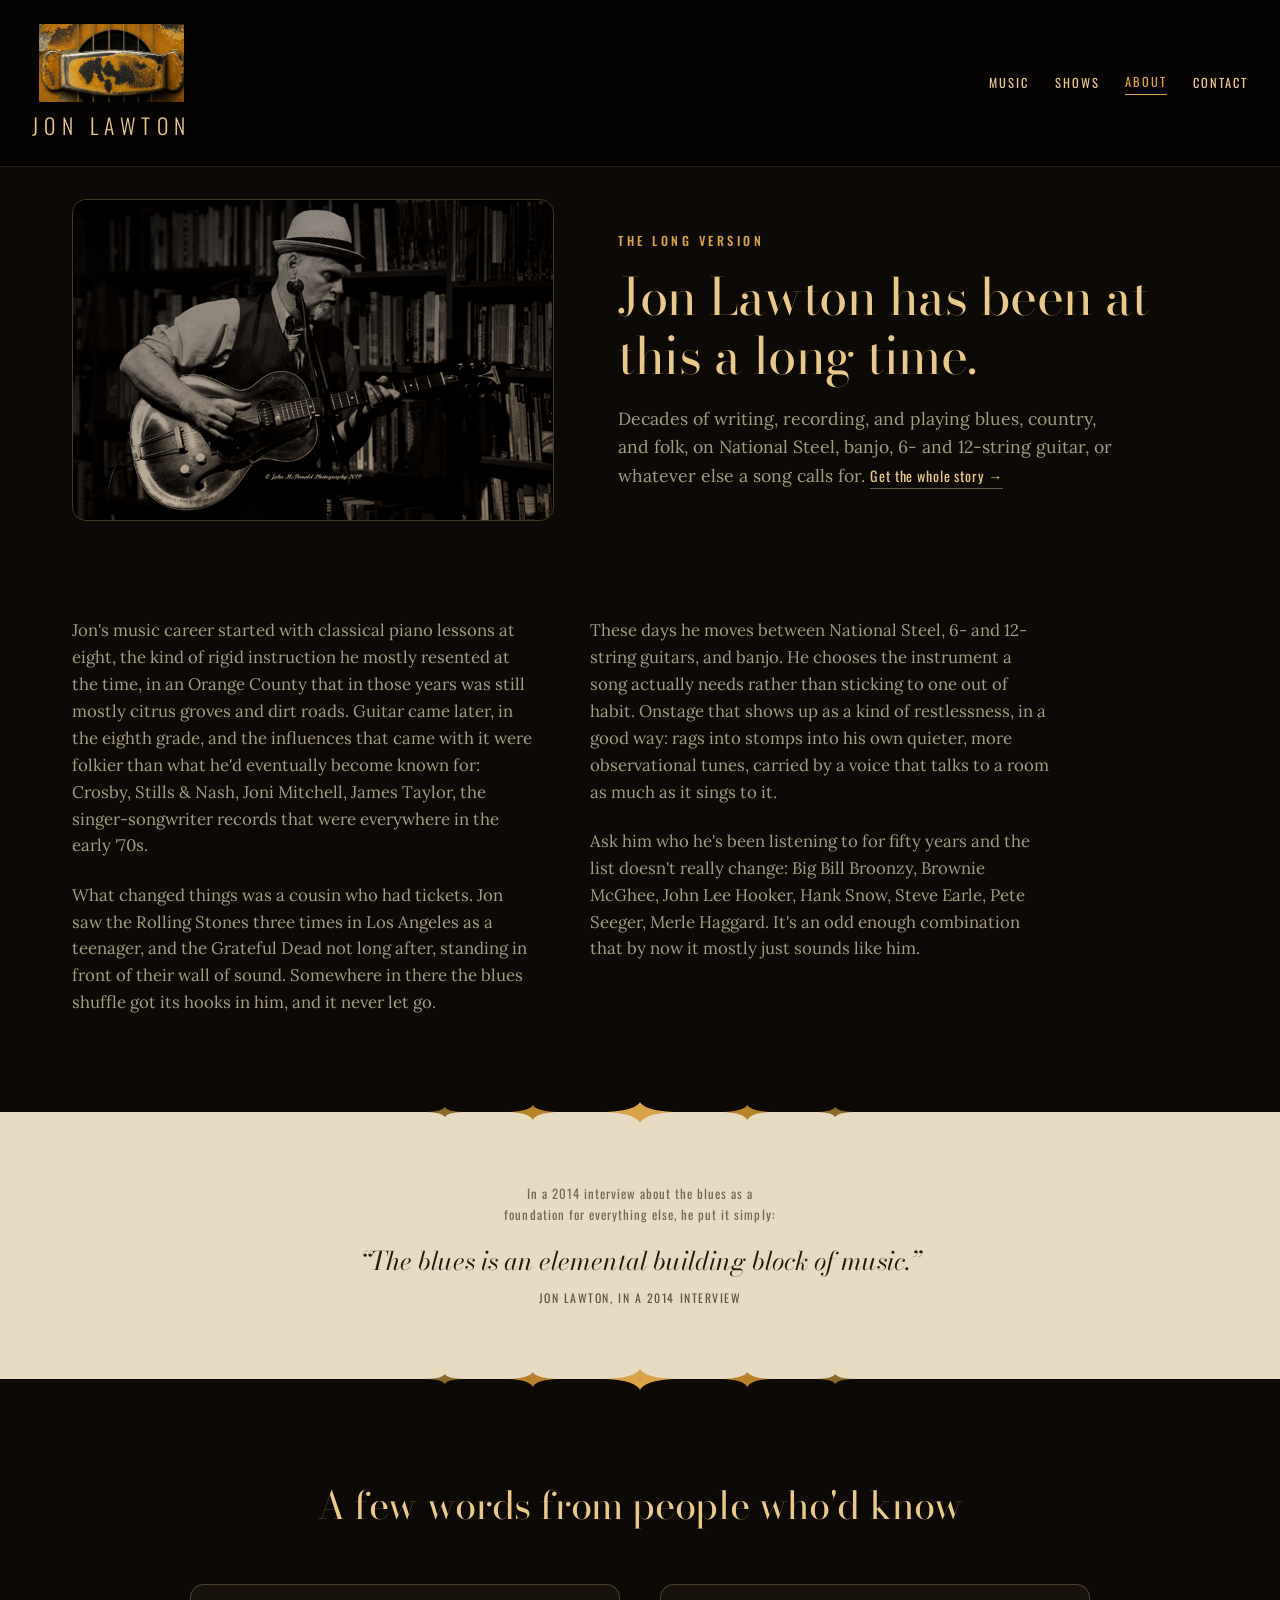
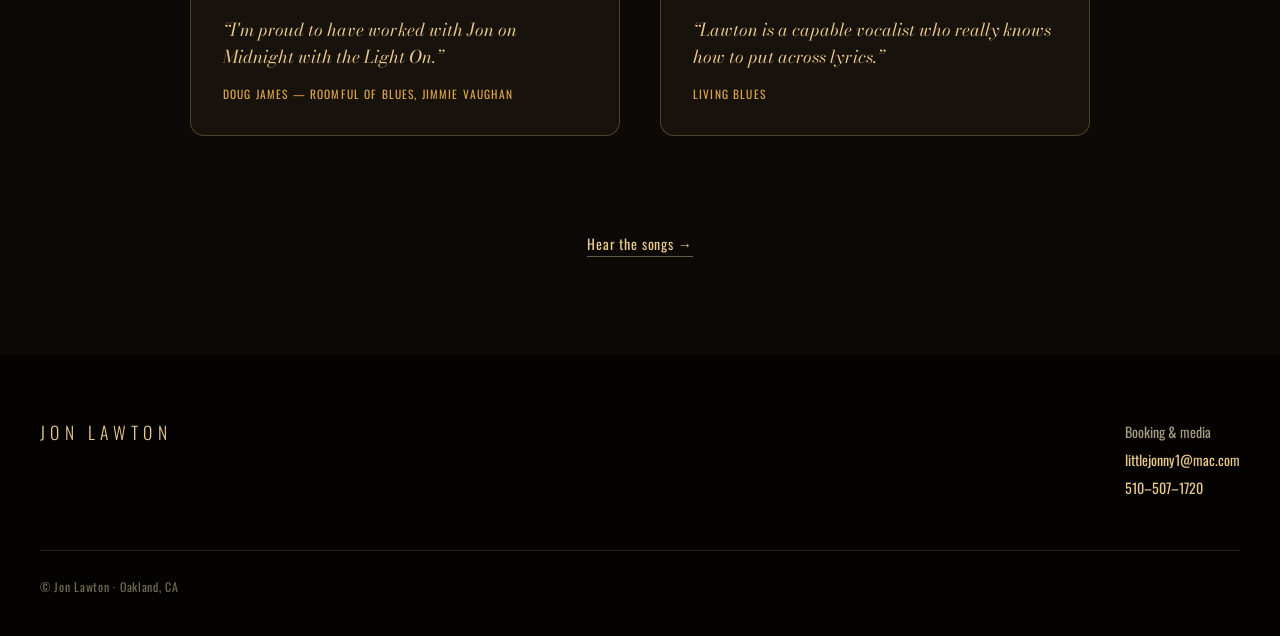
==== about.html @ 3ac9b420 "loading effects" ====
<!DOCTYPE html>
<html lang="en" data-font="editorial" data-palette="weathered" data-video="right" data-name-position="below" data-hero-accent="color bold" data-seam-shape="elongated" data-seam-color="gold">
<head>
<meta charset="UTF-8">
<script>
  document.documentElement.classList.add('js-fade');
  window.addEventListener('pagereveal', function (e) {
    if (e.viewTransition) document.documentElement.classList.add('is-ready');
  });
</script>
<meta name="viewport" content="width=device-width, initial-scale=1.0">
<link rel="icon" type="image/png" href="favicon.png">
<link rel="apple-touch-icon" href="apple-touch-icon.png">
<title>About — Jon Lawton</title>
<link rel="preconnect" href="https://fonts.googleapis.com">
<link rel="preconnect" href="https://fonts.gstatic.com" crossorigin>
<link href="https://fonts.googleapis.com/css2?family=Bodoni+Moda:ital,wght@0,400;0,500;1,400&family=Oswald:wght@400;500;600&family=Lora:ital,wght@0,400;0,500;1,400&display=swap" rel="stylesheet">
<style>
  :root {
    --radius-card: 14px;
    --radius-btn: 999px;
  }
  html[data-font="editorial"] { --font-display:'Bodoni Moda',serif; --font-utility:'Oswald',sans-serif; --font-body:'Lora',Georgia,serif; }
  html[data-palette="weathered"] {
    --bg:#0d0906; --bg-deep:#050302; --footer-bg:#050302;
    --accent:#b8822a; --accent-bright:#d9a34a; --accent-pale:#e9c98a;
    --text-heading:#e9c98a; --text-body:#a49c82;
    --surface-a:#e7dcc2; --surface-a-ink:#241a0d; --surface-a-ink-muted:#4a3a20;
    --surface-b:#e7dcc2; --surface-b-ink:#241a0d; --surface-b-ink-muted:#4a3a20;
    --muted:#6e6a54;
  }

  * { box-sizing: border-box; }
  html { scroll-behavior: smooth; }
  body {
    margin: 0;
    background: var(--bg);
    color: var(--text-body);
    font-family: var(--font-body);
    line-height: 1.6;
    -webkit-font-smoothing: antialiased;
  }
  a { color: inherit; }
  :focus-visible { outline: 2px solid var(--accent-bright); outline-offset: 3px; }

  .eyebrow {
    font-family: var(--font-utility);
    font-weight: 500;
    font-size: 0.78rem;
    letter-spacing: 0.28em;
    text-transform: uppercase;
    color: var(--accent-bright);
    margin: 0 0 1rem;
  }
  .display { font-family: var(--font-display); font-weight: 400; letter-spacing: -0.01em; }

  .controls-bar {
    position: sticky;
    top: 0;
    z-index: 20;
    background: var(--footer-bg);
    display: flex;
    flex-wrap: wrap;
    align-items: center;
    justify-content: space-between;
    gap: 1.2rem;
    padding: 1.5rem 2rem;
    border-bottom: 1px solid rgba(233,201,138,0.15);
  }
  .brand {
    position: relative;
    display: flex;
    align-items: center;
    gap: 0.9rem;
    text-decoration: none;
  }
  html[data-name-position="below"] .brand {
    flex-direction: column;
    align-items: center;
    gap: 0.35rem;
  }
  .brand-mark {
    height: 78px;
    width: 145px;
    object-fit: cover;
    object-position: center;
    display: block;
    flex-shrink: 0;
  }
  .wordmark {
    font-family: var(--font-utility);
    font-weight: 300;
    letter-spacing: 0.3em;
    text-transform: uppercase;
    font-size: 0.95rem;
    color: var(--text-heading);
  }
  .brand .wordmark {
    font-size: 1.35rem;
    white-space: nowrap;
  }
  .site-nav {
    display: flex;
    flex-wrap: wrap;
    align-items: center;
    justify-content: flex-end;
    gap: 1.6rem;
  }
  .site-nav a {
    font-family: var(--font-utility);
    font-weight: 400;
    font-size: 0.78rem;
    letter-spacing: 0.16em;
    text-transform: uppercase;
    text-decoration: none;
    color: var(--text-heading);
  }
  .site-nav a:hover { color: var(--accent-bright); }
  .site-nav a[aria-current="page"] {
    color: var(--accent-bright);
    border-bottom: 1px solid var(--accent-bright);
    padding-bottom: 2px;
  }

  .link-quiet {
    font-family: var(--font-utility);
    font-weight: 400;
    font-size: 0.88rem;
    letter-spacing: 0.06em;
    text-decoration: none;
    color: var(--text-heading);
    border-bottom: 1px solid rgba(236, 220, 178, 0.4);
    padding-bottom: 2px;
    transition: border-color 0.2s ease;
  }
  .link-quiet:hover { border-color: var(--accent-bright); }

  .pull-quote {
    font-family: var(--font-display);
    font-style: italic;
    font-size: 1.1rem;
    line-height: 1.55;
    margin: 1.3rem 0 1.5rem;
    max-width: 50ch;
  }
  .pull-quote cite {
    display: block; font-style: normal; font-family: var(--font-utility);
    font-size: 0.74rem; letter-spacing: 0.13em; text-transform: uppercase;
    opacity: 0.7; margin-top: 0.5rem;
  }

  .split { display: grid; grid-template-columns: 0.9fr 1.1fr; gap: 4rem; align-items: center; }
  .media img { width: 100%; display: block; border-radius: var(--radius-card); }
  .media.portrait { position: relative; border-radius: var(--radius-card); overflow: hidden; border: 1px solid rgba(233,201,138,0.25); }
  .media.portrait img { filter: grayscale(1) contrast(1.05); mix-blend-mode: luminosity; }
  .media.portrait::after {
    content: ""; position: absolute; inset: 0;
    background: linear-gradient(160deg, color-mix(in srgb, var(--bg) 55%, transparent), color-mix(in srgb, var(--accent) 40%, transparent));
    mix-blend-mode: multiply;
  }

  .page-header { max-width: 1200px; margin: 0 auto; padding: 2rem 2rem 6rem; }
  .page-header h1 { font-size: clamp(2.2rem, 4vw, 3.4rem); line-height: 1.15; color: var(--text-heading); margin: 0 0 1.3rem; }
  .page-header p.lede { font-size: 1.1rem; max-width: 46ch; color: var(--text-body); margin: 0; }

  .bio-narrative { max-width: 1200px; margin: 0 auto; padding: 0 2rem 6rem; }
  .bio-narrative .cols { columns: 2; column-gap: 3.5rem; max-width: 980px; }
  .bio-narrative p { font-size: 1.05rem; color: var(--text-body); margin: 0 0 1.4rem; break-inside: avoid-column; }

  .quote-strip {
    background: var(--surface-a);
    color: var(--surface-a-ink);
    padding: 4.5rem 2rem;
    text-align: center;
    position: relative;
  }
  .quote-strip .setup {
    font-family: var(--font-utility);
    font-size: 0.8rem;
    letter-spacing: 0.08em;
    color: var(--muted);
    margin: 0 auto 1rem;
    max-width: 40ch;
  }
  .quote-strip .pull-quote { margin: 0 auto; max-width: 660px; font-size: clamp(1.2rem, 2.2vw, 1.6rem); }

  html {
    --seam-bright: #d9a34a;
    --seam-mid: #b8822a;
    --seam-dark: #8a6a26;
  }
  .section-seam {
    position: relative;
    height: 0;
    z-index: 4;
    pointer-events: none;
  }
  .section-seam svg {
    position: absolute;
    left: 0;
    right: 0;
    width: 100%;
    overflow: visible;
  }

  .press-section { max-width: 1200px; margin: 0 auto; padding: 6rem 2rem; }
  .press-section h2 { font-size: clamp(1.8rem, 3vw, 2.5rem); margin: 0 0 3rem; color: var(--text-heading); text-align: center; }
  .press-grid { display: grid; grid-template-columns: 1fr 1fr; gap: 2.5rem; max-width: 900px; margin: 0 auto; }
  .press-card {
    border: 1px solid rgba(233,201,138,0.25);
    border-radius: var(--radius-card);
    padding: 2rem;
    background: rgba(233,201,138,0.05);
  }
  .press-card p {
    font-family: var(--font-display);
    font-style: italic;
    font-size: 1.1rem;
    line-height: 1.5;
    margin: 0 0 0.9rem;
    color: var(--text-heading);
  }
  .press-card cite {
    display: block;
    font-style: normal;
    font-family: var(--font-utility);
    font-size: 0.72rem;
    letter-spacing: 0.1em;
    text-transform: uppercase;
    color: var(--accent-bright);
  }
  .closing { text-align: center; padding: 0 2rem 6rem; }

  footer { background: var(--footer-bg); padding: 4rem 2rem 2.5rem; }
  .footer-inner { max-width: 1200px; margin: 0 auto; display: flex; justify-content: space-between; align-items: flex-start; flex-wrap: wrap; gap: 2.5rem; }
  .footer-inner .wordmark { font-size: 1.1rem; }
  .footer-contact { font-family: var(--font-utility); font-size: 0.88rem; color: var(--text-body); line-height: 2; }
  .footer-contact a { text-decoration: none; color: var(--text-heading); }
  .footer-contact a:hover { color: var(--accent-bright); }
  .footer-bottom {
    max-width: 1200px; margin: 3rem auto 0; padding-top: 1.6rem;
    border-top: 1px solid rgba(233,201,138,0.15); font-family: var(--font-utility);
    font-size: 0.75rem; letter-spacing: 0.06em; color: var(--muted);
  }

  @media (max-width: 900px) {
    .split { grid-template-columns: 1fr; }
    .bio-narrative .cols { columns: 1; }
    .press-grid { grid-template-columns: 1fr; }
    .controls-bar { padding: 1.1rem 1.2rem; }
    .brand-mark { height: 58px; width: 108px; }
    .site-nav { gap: 1rem 1.2rem; }
    .page-header, .bio-narrative, .press-section { padding-left: 1.4rem; padding-right: 1.4rem; }
  }
  html { background: var(--bg); }
  @view-transition { navigation: auto; }
  @media (prefers-reduced-motion: no-preference) {
    html.js-fade body { opacity: 0; }
    html.js-fade.is-ready body { opacity: 1; transition: opacity 0.55s ease; }
    html.js-fade img { opacity: 0; transition: opacity 0.55s ease; }
    html.js-fade img.is-loaded { opacity: 1; }
    ::view-transition-old(root),
    ::view-transition-new(root) { animation-duration: 0.45s; }
  }
  @media (prefers-reduced-motion: reduce) {
    html { scroll-behavior: auto; }
    * { transition: none !important; }
    ::view-transition-group(*),
    ::view-transition-old(*),
    ::view-transition-new(*) { animation: none !important; }
  }
</style>
</head>
<body>

  <header class="controls-bar">
    <a class="brand" href="index.html">
      <img class="brand-mark" src="[data-uri]" alt="Jon Lawton logo mark, a National Steel guitar coverplate">
      <span class="wordmark brand-name">Jon Lawton</span>
    </a>
    <nav class="site-nav" aria-label="Primary">
      <a href="music.html">Music</a>
      <a href="shows.html">Shows</a>
      <a href="about.html" aria-current="page">About</a>
      <a href="contact.html">Contact</a>
    </nav>
  </header>

  <section class="page-header">
    <div class="split">
      <div class="media portrait">
        <img src="images/jon_lawton_about.jpg" alt="Jon Lawton playing guitar" loading="lazy">
      </div>
      <div>
        <p class="eyebrow">The long version</p>
        <h1 class="display">Jon Lawton has been at this a long time.</h1>
        <p class="lede">Decades of writing, recording, and playing blues, country, and folk, on National Steel, banjo, 6- and 12-string guitar, or whatever else a song calls for. <a class="link-quiet" href="#full-story">Get the whole story &rarr;</a></p>
      </div>
    </div>
  </section>

  <section class="bio-narrative" id="full-story">
    <div class="cols">
      <p>Jon's music career started with classical piano lessons at eight, the kind of rigid instruction he mostly resented at the time, in an Orange County that in those years was still mostly citrus groves and dirt roads. Guitar came later, in the eighth grade, and the influences that came with it were folkier than what he'd eventually become known for: Crosby, Stills &amp; Nash, Joni Mitchell, James Taylor, the singer-songwriter records that were everywhere in the early '70s.</p>

      <p>What changed things was a cousin who had tickets. Jon saw the Rolling Stones three times in Los Angeles as a teenager, and the Grateful Dead not long after, standing in front of their wall of sound. Somewhere in there the blues shuffle got its hooks in him, and it never let go.</p>

      <p>These days he moves between National Steel, 6- and 12-string guitars, and banjo. He chooses the instrument a song actually needs rather than sticking to one out of habit. Onstage that shows up as a kind of restlessness, in a good way: rags into stomps into his own quieter, more observational tunes, carried by a voice that talks to a room as much as it sings to it.</p>

      <p>Ask him who he's been listening to for fifty years and the list doesn't really change: Big Bill Broonzy, Brownie McGhee, John Lee Hooker, Hank Snow, Steve Earle, Pete Seeger, Merle Haggard. It's an odd enough combination that by now it mostly just sounds like him.</p>
    </div>
  </section>

  <div class="section-seam" aria-hidden="true"></div>
  <section class="quote-strip">
    <p class="setup">In a 2014 interview about the blues as a foundation for everything else, he put it simply:</p>
    <p class="pull-quote">&ldquo;The blues is an elemental building block of music.&rdquo;<cite>Jon Lawton, in a 2014 interview</cite></p>
  </section>
  <div class="section-seam" aria-hidden="true"></div>

  <section class="press-section">
    <h2 class="display">A few words from people who'd know</h2>
    <div class="press-grid">
      <div class="press-card">
        <p>&ldquo;I'm proud to have worked with Jon on Midnight with the Light On.&rdquo;</p>
        <cite>Doug James &mdash; Roomful of Blues, Jimmie Vaughan</cite>
      </div>
      <div class="press-card">
        <p>&ldquo;Lawton is a capable vocalist who really knows how to put across lyrics.&rdquo;</p>
        <cite>Living Blues</cite>
      </div>
    </div>
  </section>

  <div class="closing">
    <a class="link-quiet" href="index.html#release">Hear the songs &rarr;</a>
  </div>

  <footer id="contact">
    <div class="footer-inner">
      <span class="wordmark">Jon Lawton</span>
      <div class="footer-contact">
        Booking &amp; media<br>
        <a href="mailto:littlejonny1@mac.com">littlejonny1@mac.com</a><br>
        <a href="tel:5105071720">510&ndash;507&ndash;1720</a>
      </div>
    </div>
    <div class="footer-bottom">
      &copy; Jon Lawton &middot; Oakland, CA
    </div>
  </footer>

  <script>
    (function () {
      var htmlEl = document.documentElement;
      function revealPage() { htmlEl.classList.add('is-ready'); }
      function markImgLoaded(img) { img.classList.add('is-loaded'); }
      document.querySelectorAll('img').forEach(function (img) {
        if (img.complete && img.naturalWidth) markImgLoaded(img);
        else {
          img.addEventListener('load', function () { markImgLoaded(img); });
          img.addEventListener('error', function () { markImgLoaded(img); });
        }
      });
      window.addEventListener('pagereveal', function (e) {
        if (e.viewTransition) revealPage();
      });
      if (document.readyState === 'loading') {
        document.addEventListener('DOMContentLoaded', function () { requestAnimationFrame(revealPage); });
      } else {
        requestAnimationFrame(revealPage);
      }

      var shapes = {
        elongated: '<svg viewBox="0 0 800 64" preserveAspectRatio="none" style="top:-32px;height:64px;"><defs><linearGradient id="__ID__" x1="0" y1="0" x2="1" y2="0"><stop offset="0%" stop-color="var(--seam-mid)" stop-opacity="0"/><stop offset="18%" stop-color="var(--seam-mid)" stop-opacity="1"/><stop offset="82%" stop-color="var(--seam-mid)" stop-opacity="1"/><stop offset="100%" stop-color="var(--seam-mid)" stop-opacity="0"/></linearGradient></defs><line x1="0" y1="32" x2="800" y2="32" stroke="url(#__ID__)" stroke-width="1"/><path d="M400,22 Q403,30.5 421,32 Q403,33.5 400,43 Q397,33.5 379,32 Q397,30.5 400,22 Z" fill="var(--seam-bright)"/><path d="M333,25 Q335,31 348,32 Q335,33 333,40 Q331,33 318,32 Q331,31 333,25 Z" fill="var(--seam-mid)"/><path d="M467,25 Q469,31 482,32 Q469,33 467,40 Q465,33 452,32 Q465,31 467,25 Z" fill="var(--seam-mid)"/><path d="M278,27 Q279.5,31.5 289,32 Q279.5,32.5 278,37 Q276.5,32.5 267,32 Q276.5,31.5 278,27 Z" fill="var(--seam-dark)"/><path d="M522,27 Q523.5,31.5 533,32 Q523.5,32.5 522,37 Q520.5,32.5 511,32 Q520.5,31.5 522,27 Z" fill="var(--seam-dark)"/></svg>'
      };
      document.querySelectorAll('.section-seam').forEach(function (el, i) {
        el.innerHTML = shapes.elongated.replace(/__ID__/g, 'seamFade' + i);
      });
    })();
  </script>

</body>
</html>
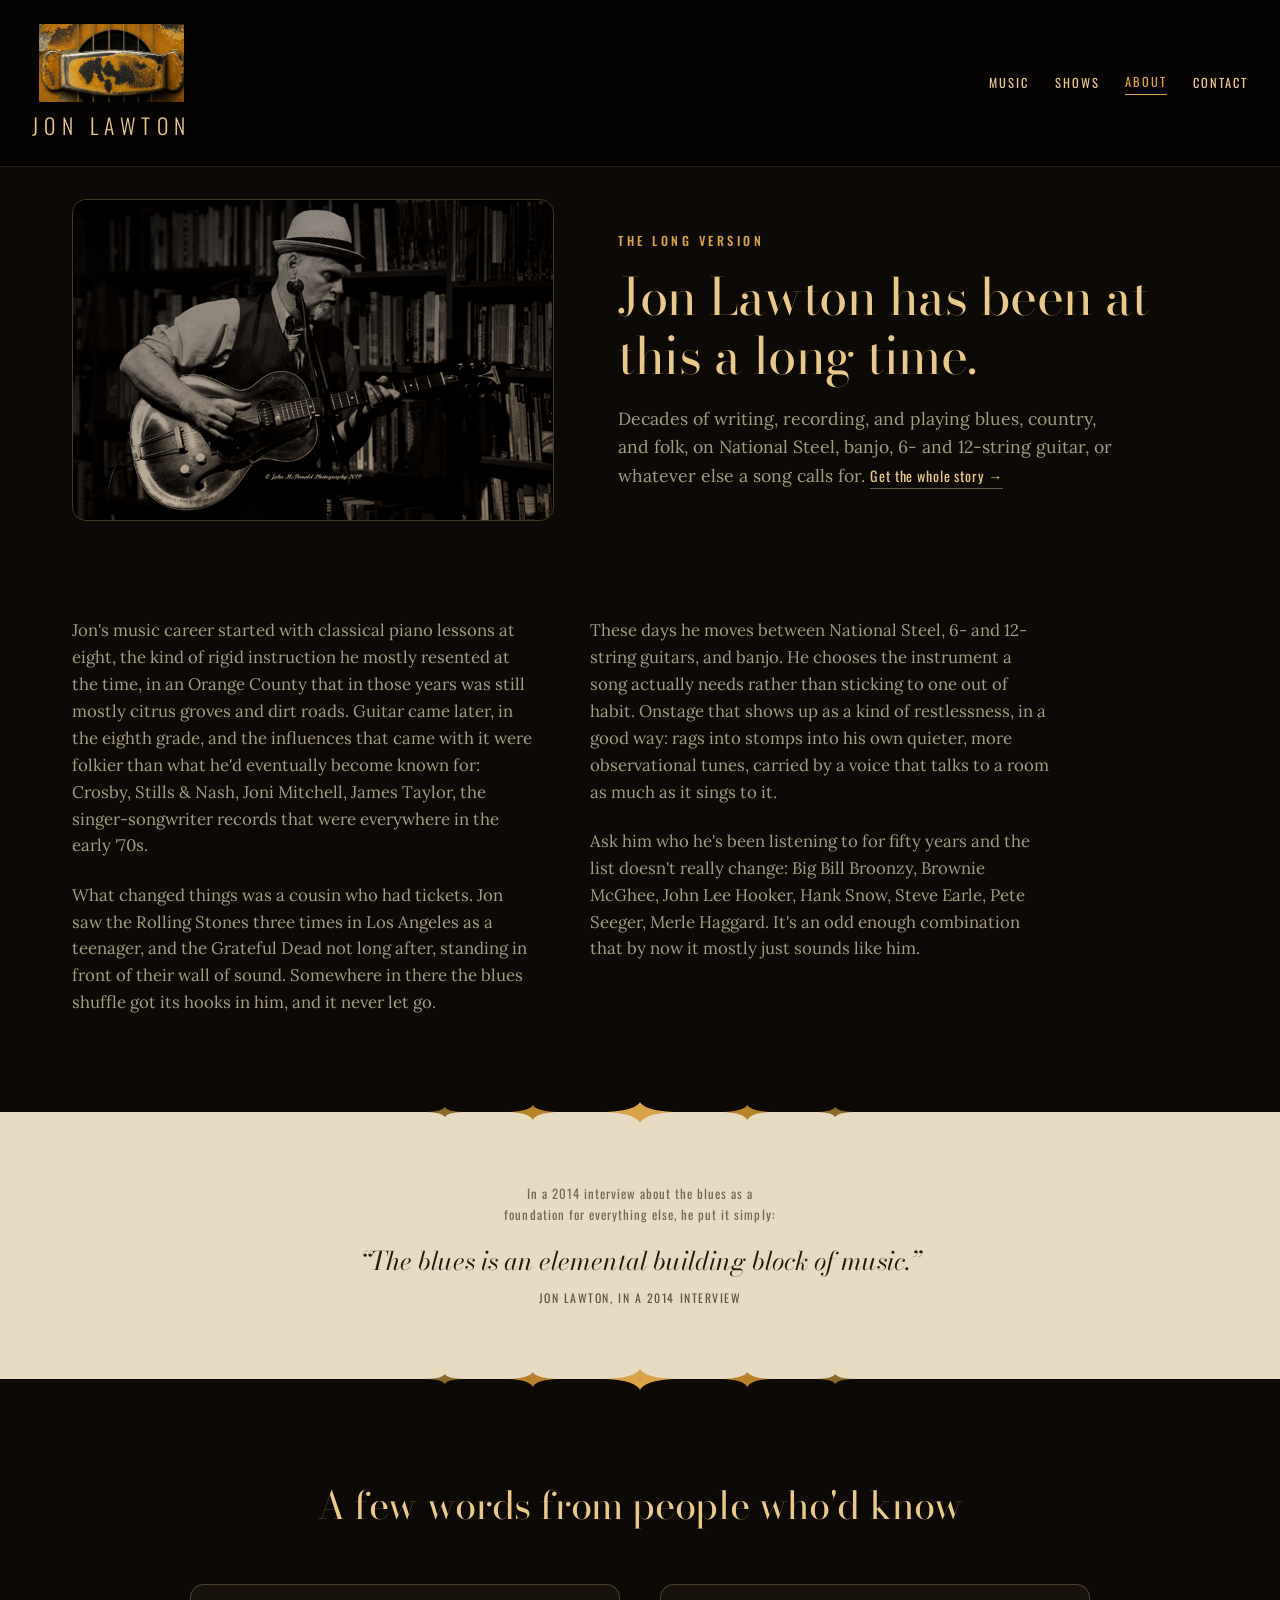
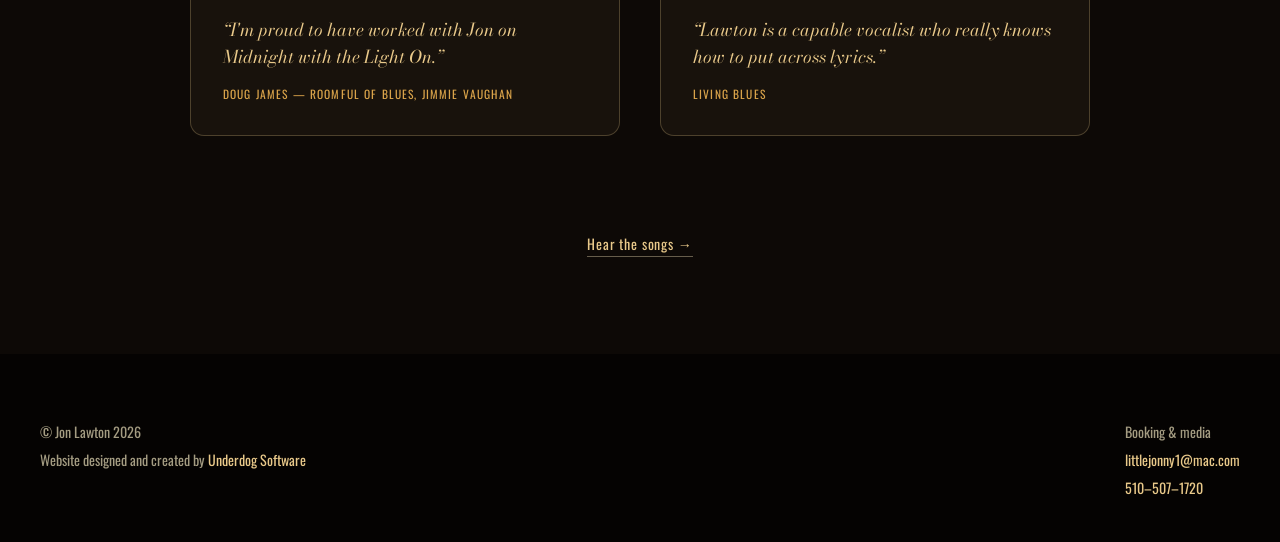
==== commit 2eef087c: "fix footer" ====
--- a/about.html
+++ b/about.html
@@ -233,15 +233,9 @@
 
   footer { background: var(--footer-bg); padding: 4rem 2rem 2.5rem; }
   .footer-inner { max-width: 1200px; margin: 0 auto; display: flex; justify-content: space-between; align-items: flex-start; flex-wrap: wrap; gap: 2.5rem; }
-  .footer-inner .wordmark { font-size: 1.1rem; }
-  .footer-contact { font-family: var(--font-utility); font-size: 0.88rem; color: var(--text-body); line-height: 2; }
-  .footer-contact a { text-decoration: none; color: var(--text-heading); }
-  .footer-contact a:hover { color: var(--accent-bright); }
-  .footer-bottom {
-    max-width: 1200px; margin: 3rem auto 0; padding-top: 1.6rem;
-    border-top: 1px solid rgba(233,201,138,0.15); font-family: var(--font-utility);
-    font-size: 0.75rem; letter-spacing: 0.06em; color: var(--muted);
-  }
+  .footer-brand, .footer-contact { font-family: var(--font-utility); font-size: 0.88rem; color: var(--text-body); line-height: 2; }
+  .footer-brand a, .footer-contact a { text-decoration: none; color: var(--text-heading); }
+  .footer-brand a:hover, .footer-contact a:hover { color: var(--accent-bright); }
 
   @media (max-width: 900px) {
     .split { grid-template-columns: 1fr; }
@@ -338,15 +332,15 @@
 
   <footer id="contact">
     <div class="footer-inner">
-      <span class="wordmark">Jon Lawton</span>
+      <div class="footer-brand">
+        &copy; Jon Lawton 2026<br>
+        Website designed and created by <a href="https://underdogsoftware.xyz" target="_blank" rel="noopener noreferrer">Underdog Software</a>
+      </div>
       <div class="footer-contact">
         Booking &amp; media<br>
         <a href="mailto:littlejonny1@mac.com">littlejonny1@mac.com</a><br>
         <a href="tel:5105071720">510&ndash;507&ndash;1720</a>
       </div>
-    </div>
-    <div class="footer-bottom">
-      &copy; Jon Lawton &middot; Oakland, CA
     </div>
   </footer>
 
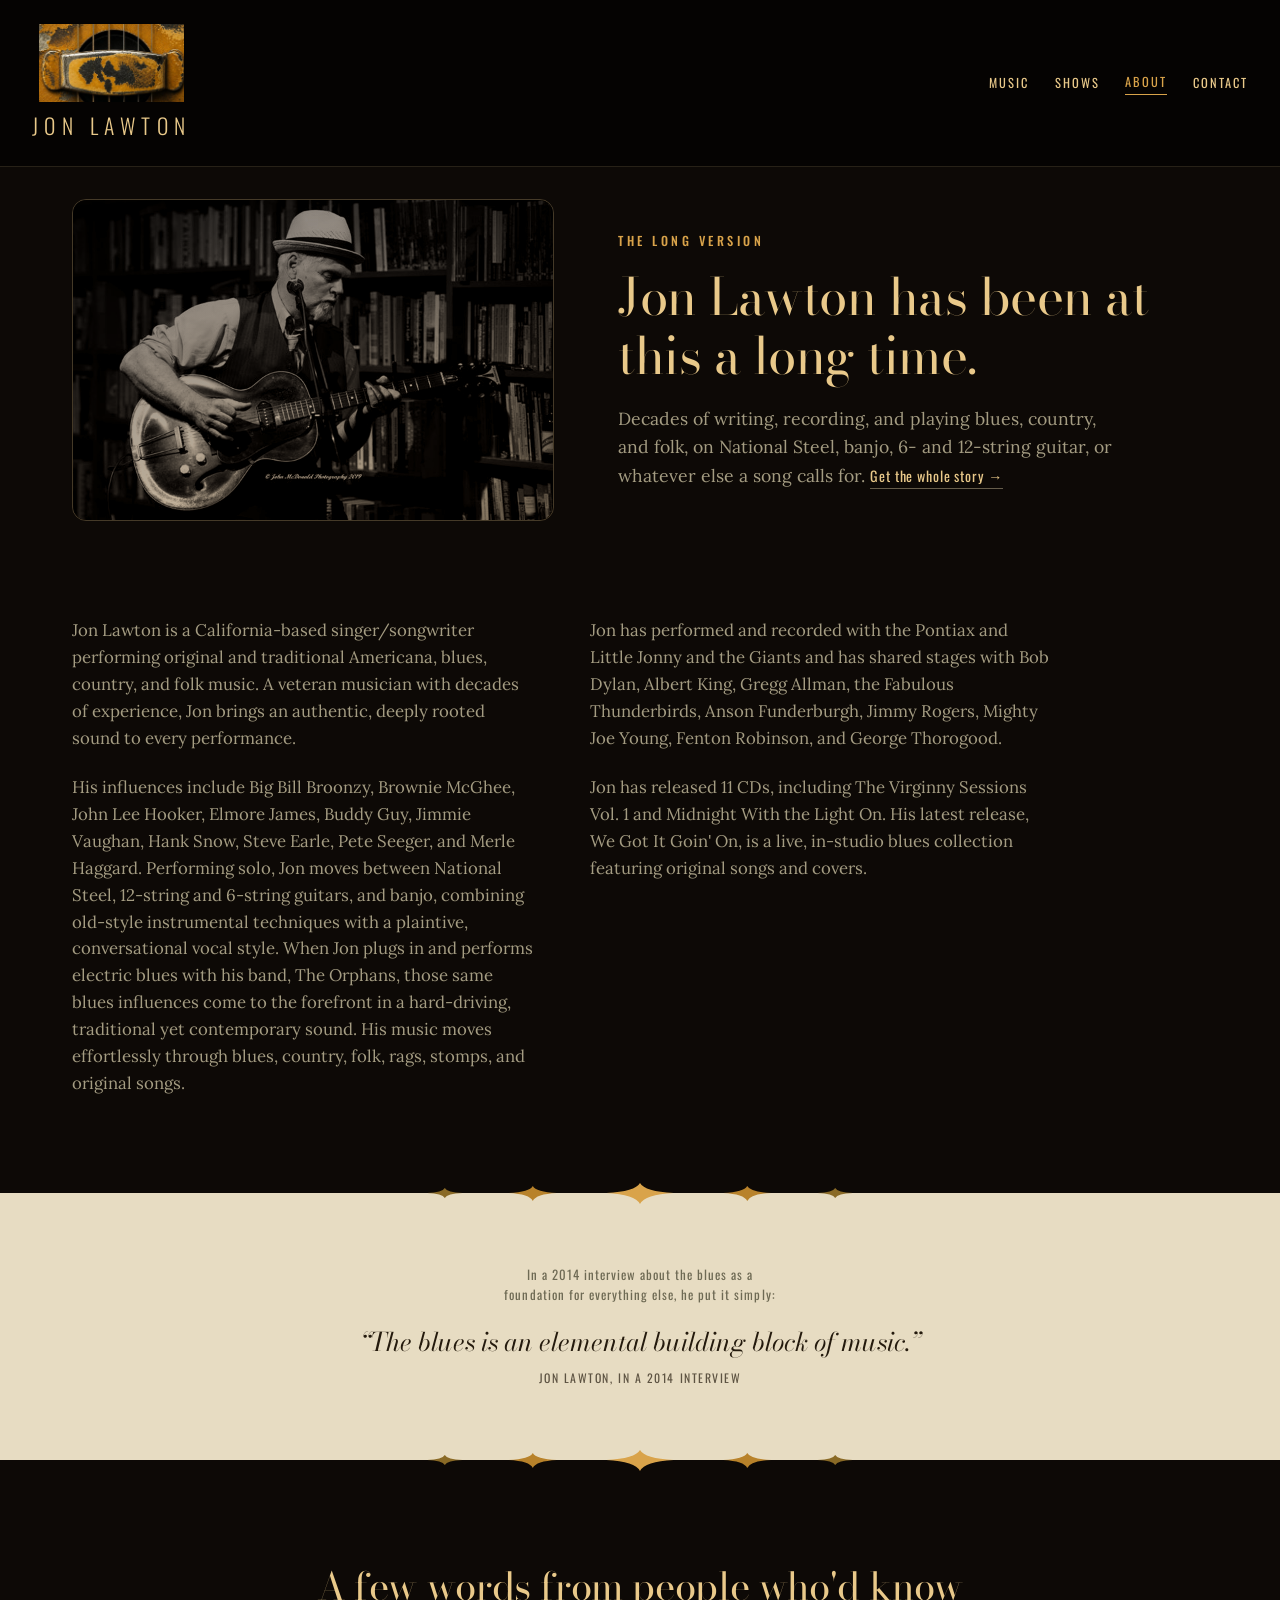
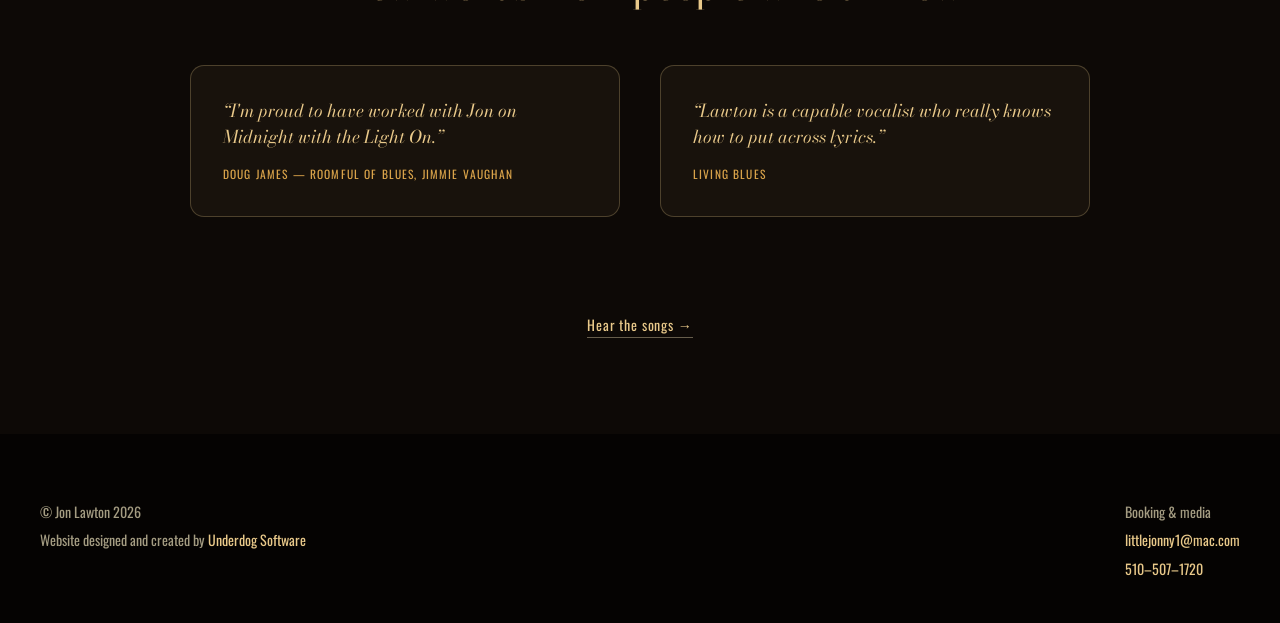
==== commit 11a04238: "change about text" ====
--- a/about.html
+++ b/about.html
@@ -295,13 +295,13 @@
 
   <section class="bio-narrative" id="full-story">
     <div class="cols">
-      <p>Jon's music career started with classical piano lessons at eight, the kind of rigid instruction he mostly resented at the time, in an Orange County that in those years was still mostly citrus groves and dirt roads. Guitar came later, in the eighth grade, and the influences that came with it were folkier than what he'd eventually become known for: Crosby, Stills &amp; Nash, Joni Mitchell, James Taylor, the singer-songwriter records that were everywhere in the early '70s.</p>
-
-      <p>What changed things was a cousin who had tickets. Jon saw the Rolling Stones three times in Los Angeles as a teenager, and the Grateful Dead not long after, standing in front of their wall of sound. Somewhere in there the blues shuffle got its hooks in him, and it never let go.</p>
-
-      <p>These days he moves between National Steel, 6- and 12-string guitars, and banjo. He chooses the instrument a song actually needs rather than sticking to one out of habit. Onstage that shows up as a kind of restlessness, in a good way: rags into stomps into his own quieter, more observational tunes, carried by a voice that talks to a room as much as it sings to it.</p>
-
-      <p>Ask him who he's been listening to for fifty years and the list doesn't really change: Big Bill Broonzy, Brownie McGhee, John Lee Hooker, Hank Snow, Steve Earle, Pete Seeger, Merle Haggard. It's an odd enough combination that by now it mostly just sounds like him.</p>
+      <p>Jon Lawton is a California-based singer/songwriter performing original and traditional Americana, blues, country, and folk music. A veteran musician with decades of experience, Jon brings an authentic, deeply rooted sound to every performance.</p>
+
+      <p>His influences include Big Bill Broonzy, Brownie McGhee, John Lee Hooker, Elmore James, Buddy Guy, Jimmie Vaughan, Hank Snow, Steve Earle, Pete Seeger, and Merle Haggard. Performing solo, Jon moves between National Steel, 12-string and 6-string guitars, and banjo, combining old-style instrumental techniques with a plaintive, conversational vocal style. When Jon plugs in and performs electric blues with his band, The Orphans, those same blues influences come to the forefront in a hard-driving, traditional yet contemporary sound. His music moves effortlessly through blues, country, folk, rags, stomps, and original songs.</p>
+
+      <p>Jon has performed and recorded with the Pontiax and Little Jonny and the Giants and has shared stages with Bob Dylan, Albert King, Gregg Allman, the Fabulous Thunderbirds, Anson Funderburgh, Jimmy Rogers, Mighty Joe Young, Fenton Robinson, and George Thorogood.</p>
+
+      <p>Jon has released 11 CDs, including The Virginny Sessions Vol. 1 and Midnight With the Light On. His latest release, We Got It Goin' On, is a live, in-studio blues collection featuring original songs and covers.</p>
     </div>
   </section>
 
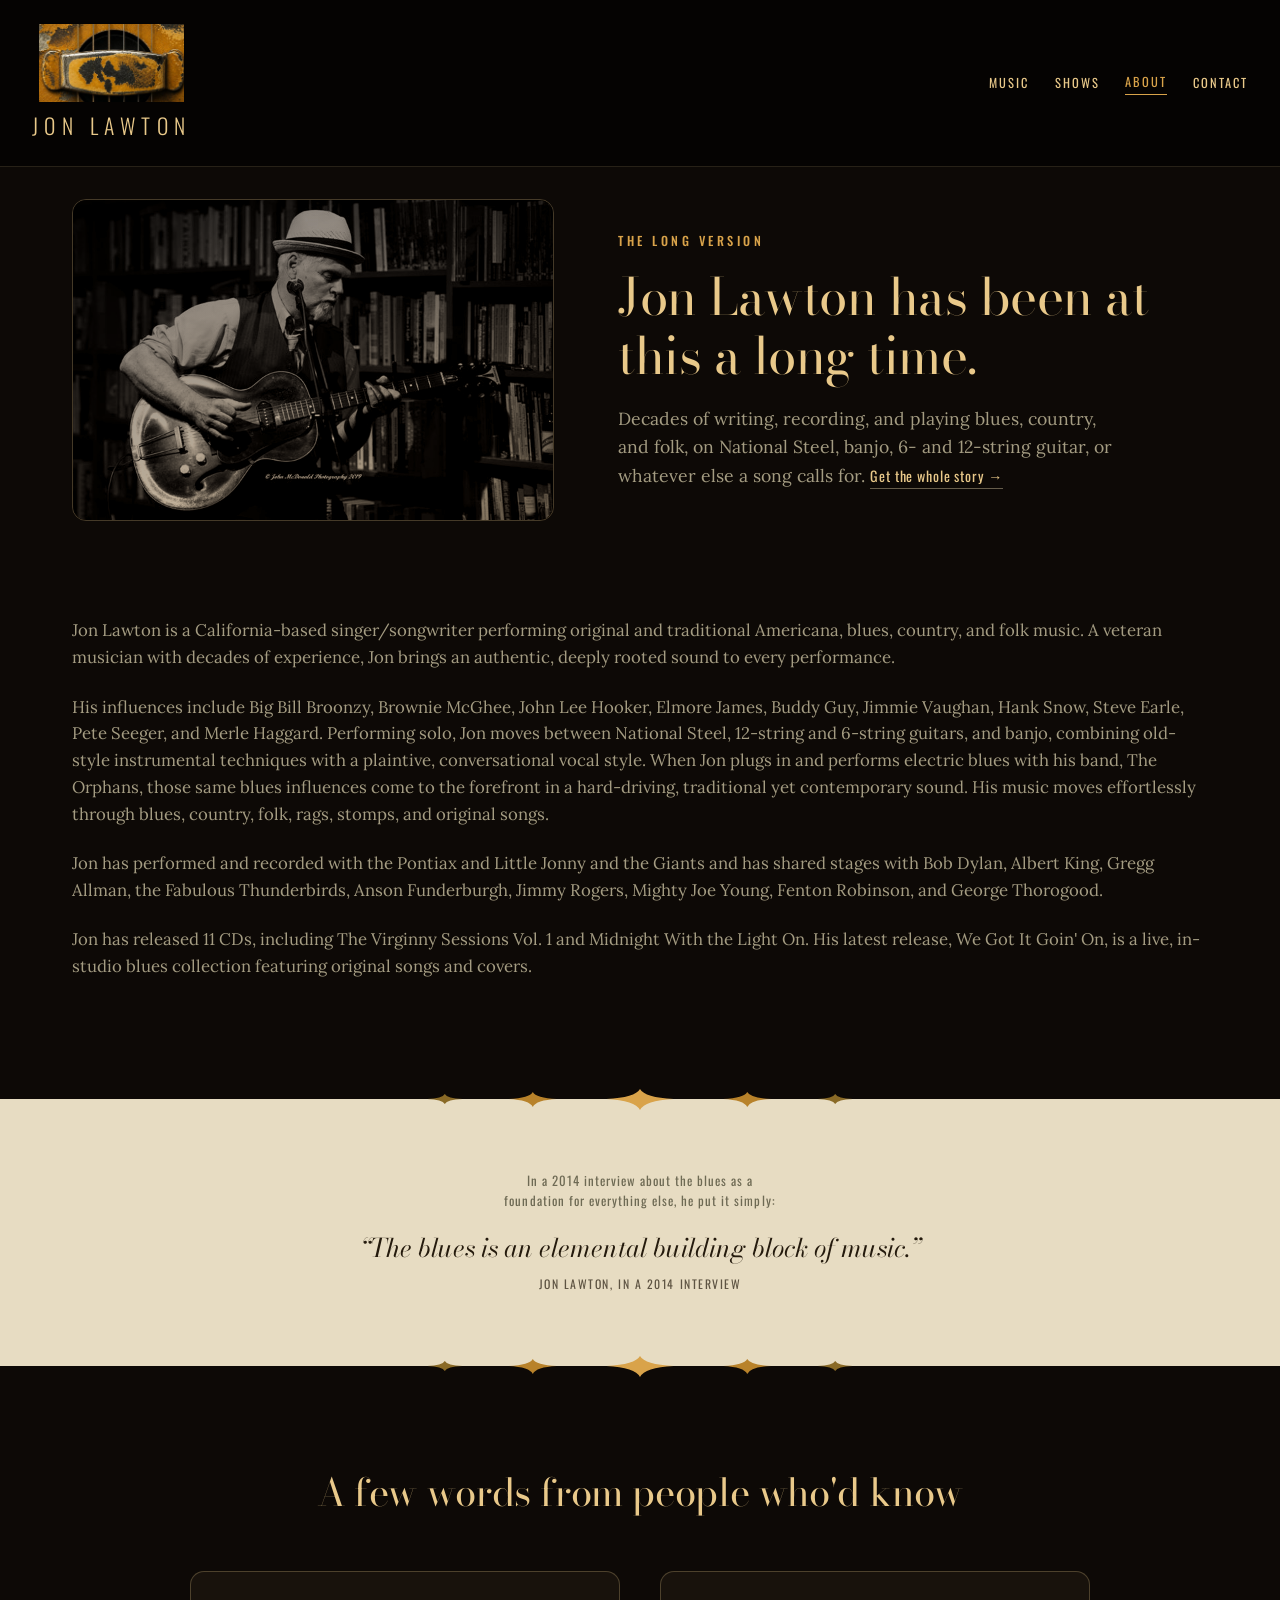
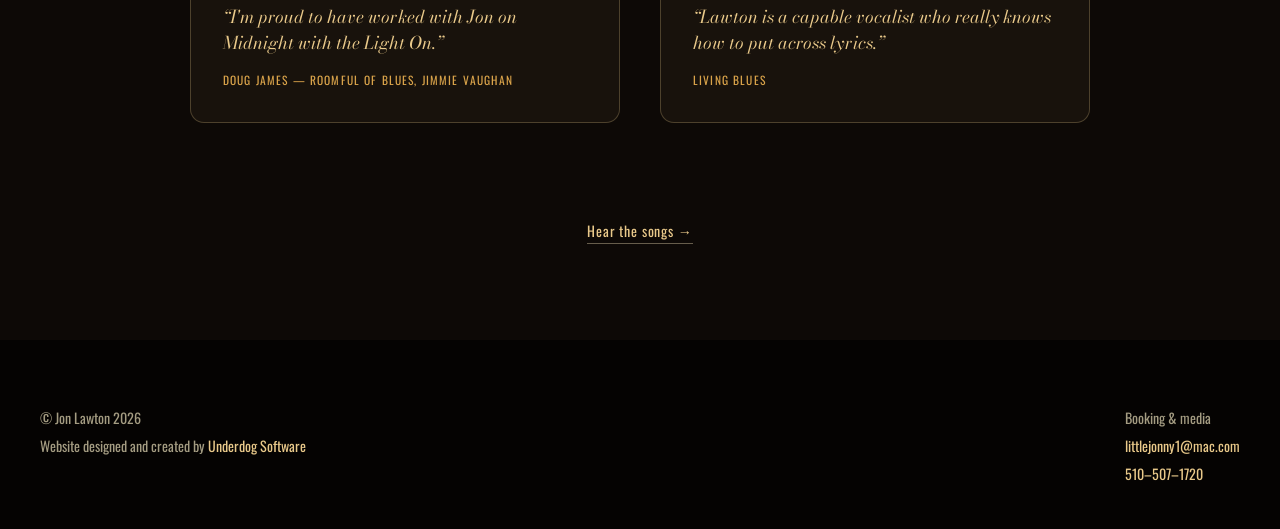
==== commit 94a1191a: "contact page changes" ====
--- a/about.html
+++ b/about.html
@@ -164,8 +164,8 @@
   .page-header p.lede { font-size: 1.1rem; max-width: 46ch; color: var(--text-body); margin: 0; }
 
   .bio-narrative { max-width: 1200px; margin: 0 auto; padding: 0 2rem 6rem; }
-  .bio-narrative .cols { columns: 2; column-gap: 3.5rem; max-width: 980px; }
-  .bio-narrative p { font-size: 1.05rem; color: var(--text-body); margin: 0 0 1.4rem; break-inside: avoid-column; }
+  .bio-narrative .cols { max-width: none; }
+  .bio-narrative p { font-size: 1.05rem; color: var(--text-body); margin: 0 0 1.4rem; }
 
   .quote-strip {
     background: var(--surface-a);
@@ -239,7 +239,6 @@
 
   @media (max-width: 900px) {
     .split { grid-template-columns: 1fr; }
-    .bio-narrative .cols { columns: 1; }
     .press-grid { grid-template-columns: 1fr; }
     .controls-bar { padding: 1.1rem 1.2rem; }
     .brand-mark { height: 58px; width: 108px; }
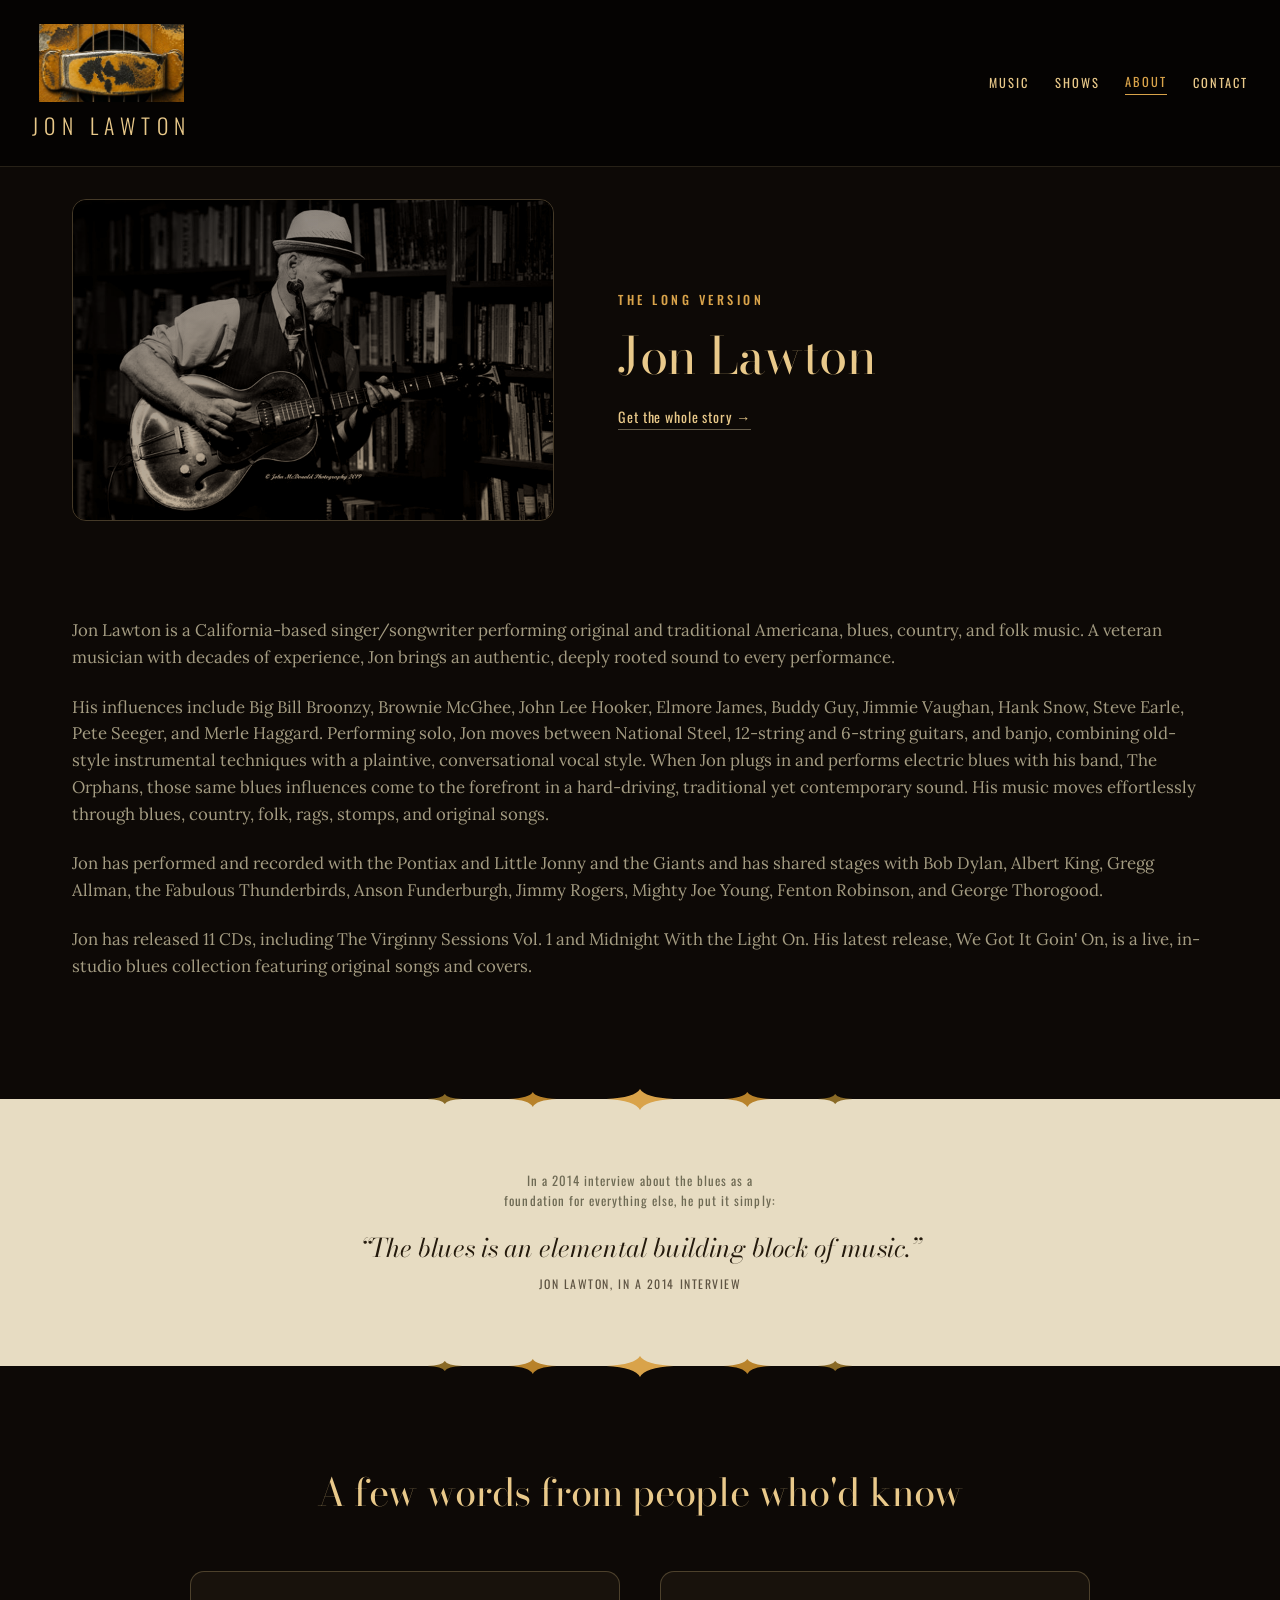
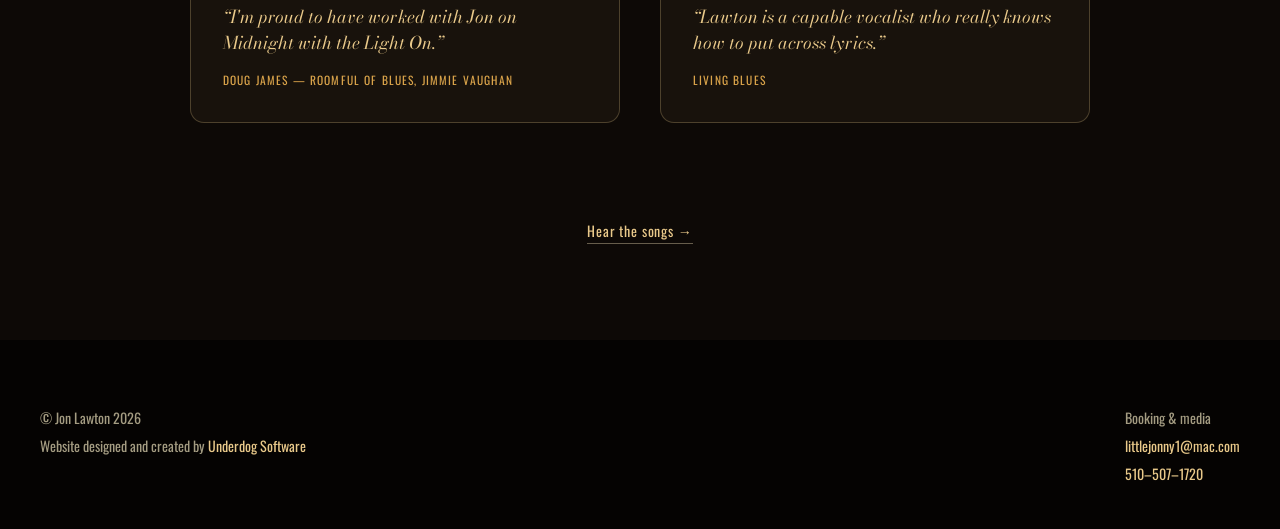
==== commit bb911792: "tweak music page" ====
--- a/about.html
+++ b/about.html
@@ -163,7 +163,7 @@
   .page-header h1 { font-size: clamp(2.2rem, 4vw, 3.4rem); line-height: 1.15; color: var(--text-heading); margin: 0 0 1.3rem; }
   .page-header p.lede { font-size: 1.1rem; max-width: 46ch; color: var(--text-body); margin: 0; }
 
-  .bio-narrative { max-width: 1200px; margin: 0 auto; padding: 0 2rem 6rem; }
+  .bio-narrative { max-width: 1200px; margin: 0 auto; padding: 0 2rem 6rem; scroll-margin-top: 11rem; }
   .bio-narrative .cols { max-width: none; }
   .bio-narrative p { font-size: 1.05rem; color: var(--text-body); margin: 0 0 1.4rem; }
 
@@ -244,6 +244,7 @@
     .brand-mark { height: 58px; width: 108px; }
     .site-nav { gap: 1rem 1.2rem; }
     .page-header, .bio-narrative, .press-section { padding-left: 1.4rem; padding-right: 1.4rem; }
+    .bio-narrative { scroll-margin-top: 9rem; }
   }
   html { background: var(--bg); }
   @view-transition { navigation: auto; }
@@ -286,8 +287,8 @@
       </div>
       <div>
         <p class="eyebrow">The long version</p>
-        <h1 class="display">Jon Lawton has been at this a long time.</h1>
-        <p class="lede">Decades of writing, recording, and playing blues, country, and folk, on National Steel, banjo, 6- and 12-string guitar, or whatever else a song calls for. <a class="link-quiet" href="#full-story">Get the whole story &rarr;</a></p>
+        <h1 class="display">Jon Lawton</h1>
+        <a class="link-quiet" href="#full-story">Get the whole story &rarr;</a>
       </div>
     </div>
   </section>
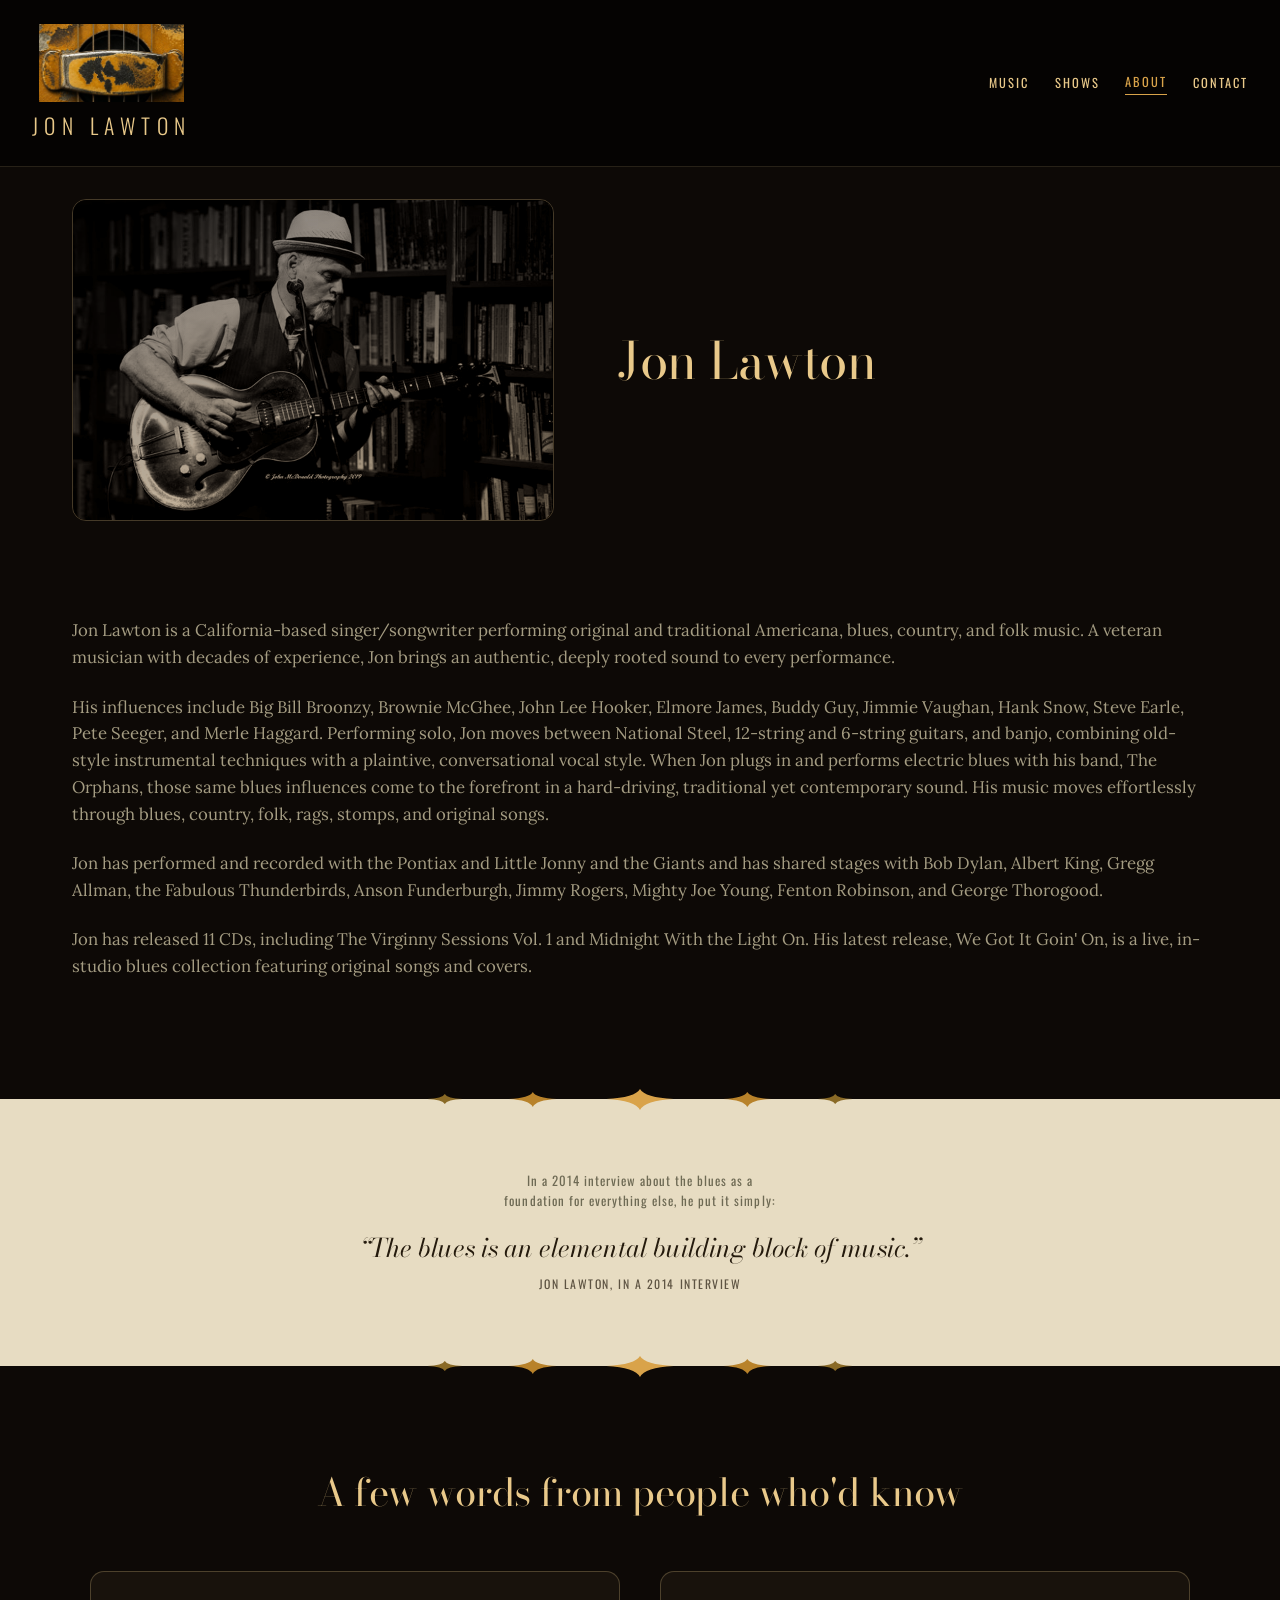
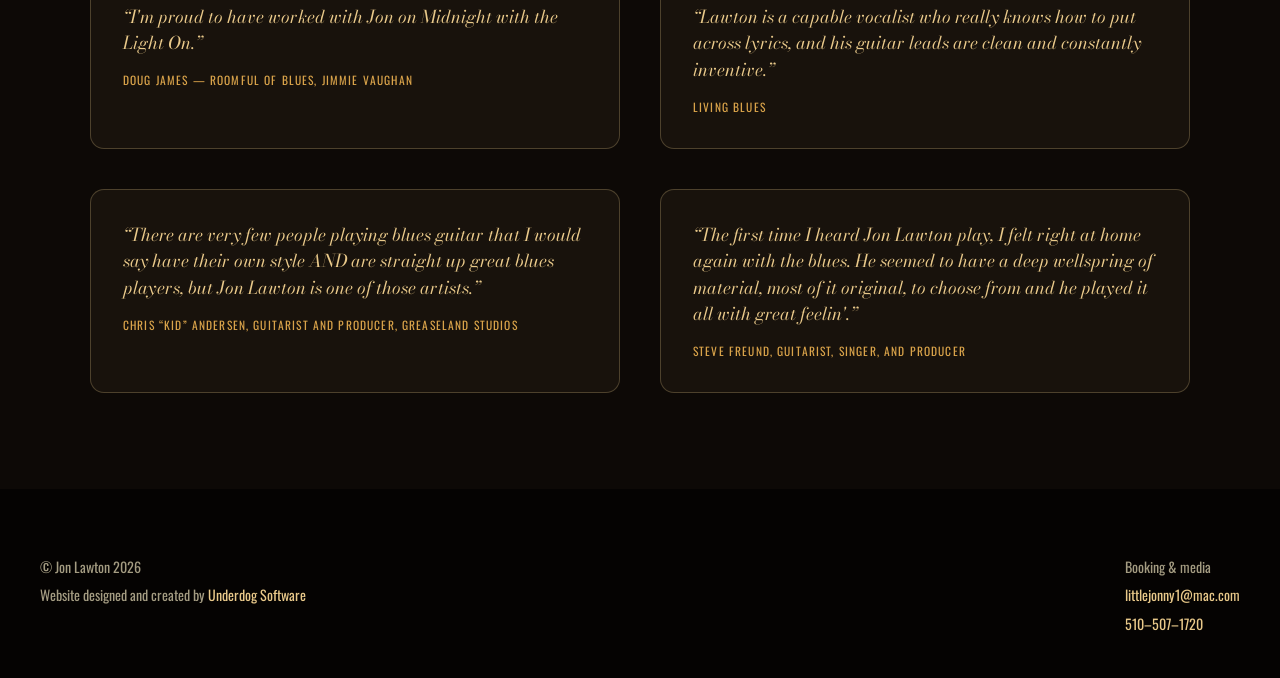
==== commit 811742c8: "final edits" ====
--- a/about.html
+++ b/about.html
@@ -160,7 +160,7 @@
   }
 
   .page-header { max-width: 1200px; margin: 0 auto; padding: 2rem 2rem 6rem; }
-  .page-header h1 { font-size: clamp(2.2rem, 4vw, 3.4rem); line-height: 1.15; color: var(--text-heading); margin: 0 0 1.3rem; }
+  .page-header h1 { font-size: clamp(2.2rem, 4vw, 3.4rem); line-height: 1.15; color: var(--text-heading); margin: 0; }
   .page-header p.lede { font-size: 1.1rem; max-width: 46ch; color: var(--text-body); margin: 0; }
 
   .bio-narrative { max-width: 1200px; margin: 0 auto; padding: 0 2rem 6rem; scroll-margin-top: 11rem; }
@@ -205,7 +205,7 @@
 
   .press-section { max-width: 1200px; margin: 0 auto; padding: 6rem 2rem; }
   .press-section h2 { font-size: clamp(1.8rem, 3vw, 2.5rem); margin: 0 0 3rem; color: var(--text-heading); text-align: center; }
-  .press-grid { display: grid; grid-template-columns: 1fr 1fr; gap: 2.5rem; max-width: 900px; margin: 0 auto; }
+  .press-grid { display: grid; grid-template-columns: 1fr 1fr; gap: 2.5rem; max-width: 1100px; margin: 0 auto; }
   .press-card {
     border: 1px solid rgba(233,201,138,0.25);
     border-radius: var(--radius-card);
@@ -286,9 +286,7 @@
         <img src="images/jon_lawton_about.jpg" alt="Jon Lawton playing guitar" loading="lazy">
       </div>
       <div>
-        <p class="eyebrow">The long version</p>
         <h1 class="display">Jon Lawton</h1>
-        <a class="link-quiet" href="#full-story">Get the whole story &rarr;</a>
       </div>
     </div>
   </section>
@@ -320,15 +318,19 @@
         <cite>Doug James &mdash; Roomful of Blues, Jimmie Vaughan</cite>
       </div>
       <div class="press-card">
-        <p>&ldquo;Lawton is a capable vocalist who really knows how to put across lyrics.&rdquo;</p>
+        <p>&ldquo;Lawton is a capable vocalist who really knows how to put across lyrics, and his guitar leads are clean and constantly inventive.&rdquo;</p>
         <cite>Living Blues</cite>
+      </div>
+      <div class="press-card">
+        <p>&ldquo;There are very few people playing blues guitar that I would say have their own style AND are straight up great blues players, but Jon Lawton is one of those artists.&rdquo;</p>
+        <cite>Chris &ldquo;Kid&rdquo; Andersen, guitarist and producer, Greaseland Studios</cite>
+      </div>
+      <div class="press-card">
+        <p>&ldquo;The first time I heard Jon Lawton play, I felt right at home again with the blues. He seemed to have a deep wellspring of material, most of it original, to choose from and he played it all with great feelin'.&rdquo;</p>
+        <cite>Steve Freund, guitarist, singer, and producer</cite>
       </div>
     </div>
   </section>
-
-  <div class="closing">
-    <a class="link-quiet" href="index.html#release">Hear the songs &rarr;</a>
-  </div>
 
   <footer id="contact">
     <div class="footer-inner">
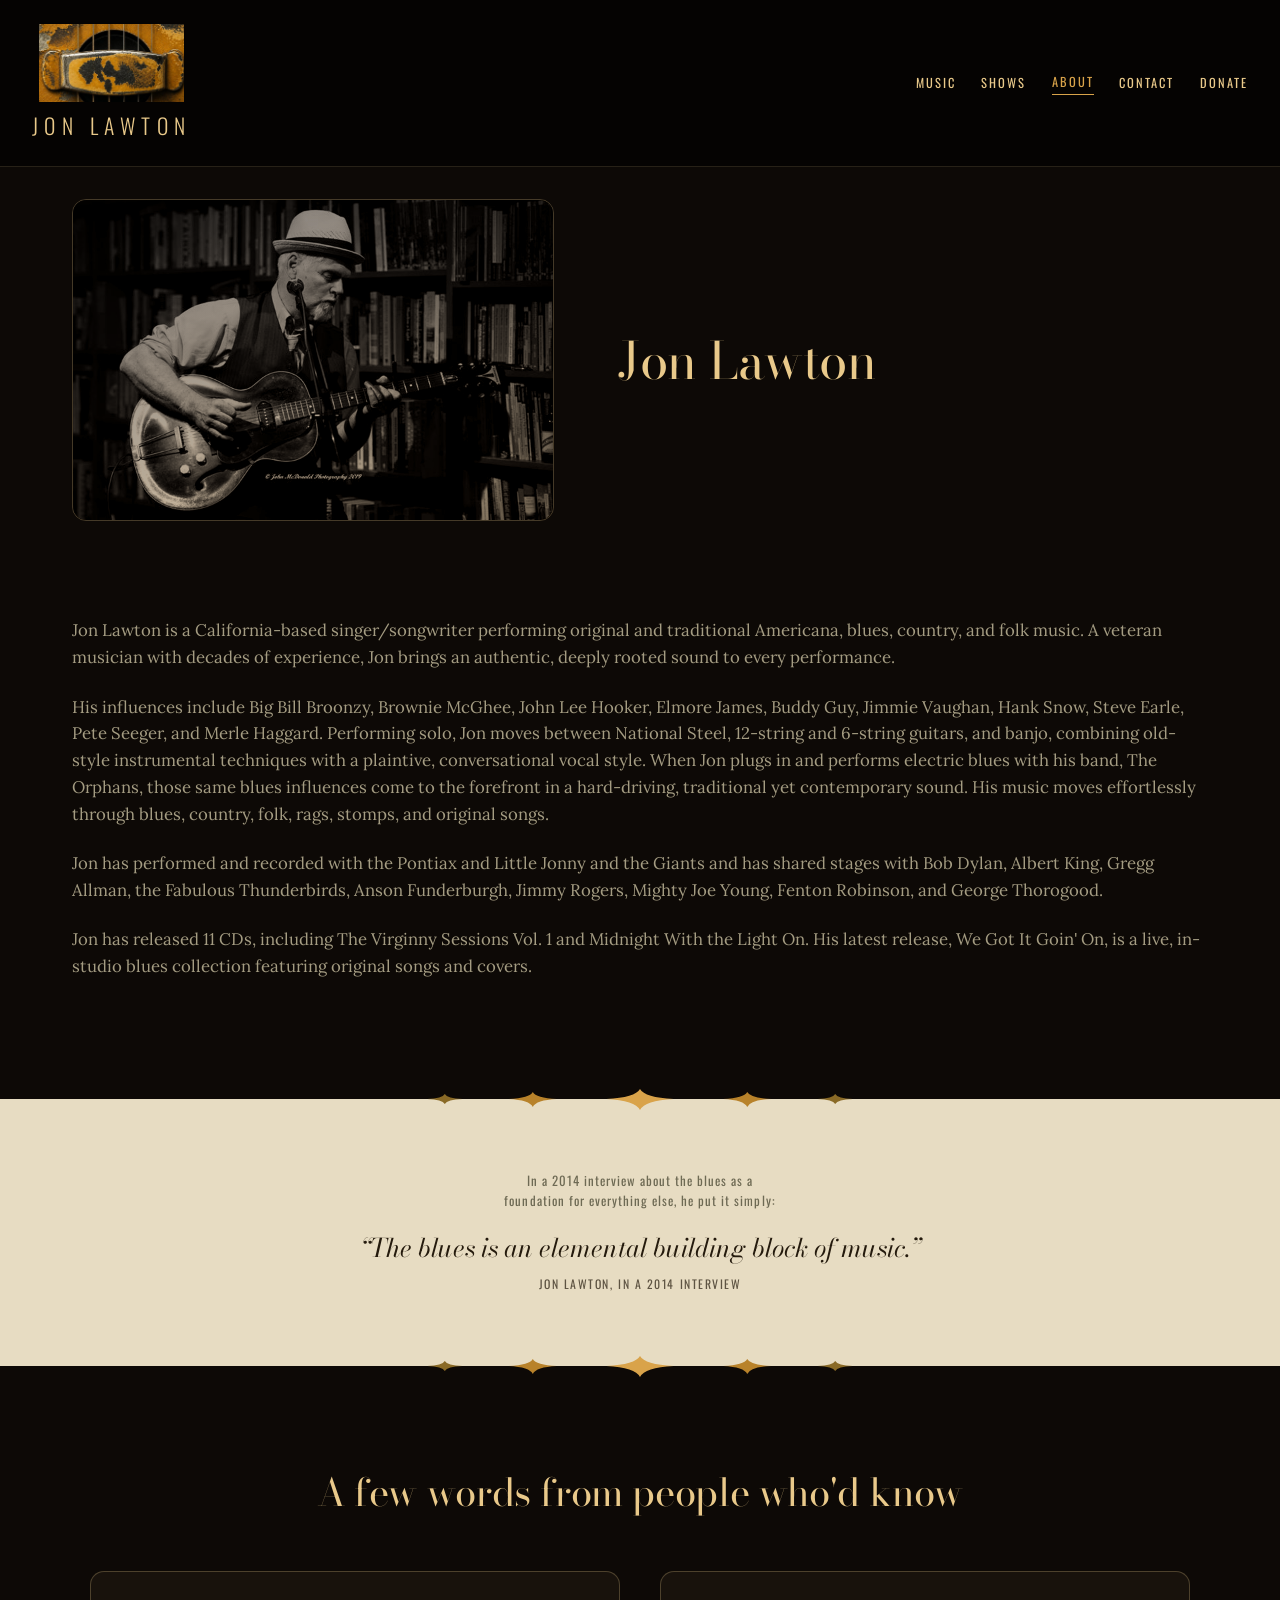
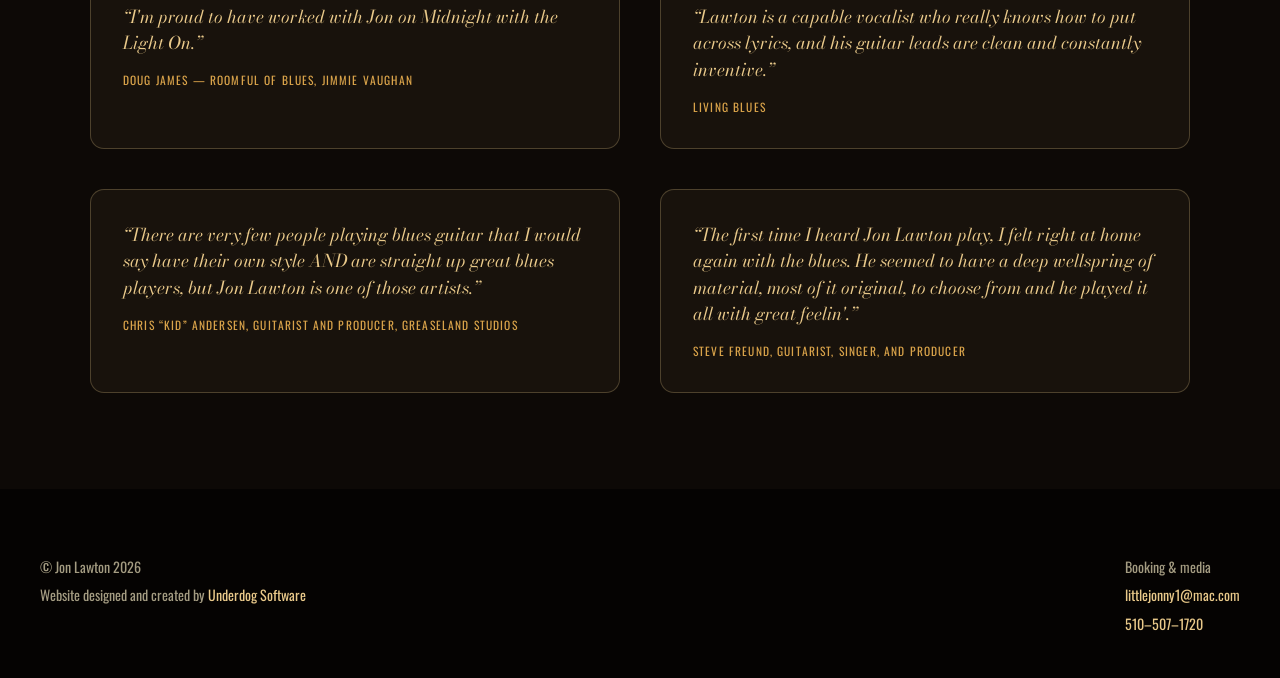
==== commit 308d6b32: "overhaul donation functionality" ====
--- a/about.html
+++ b/about.html
@@ -264,6 +264,7 @@
     ::view-transition-new(*) { animation: none !important; }
   }
 </style>
+<link rel="stylesheet" href="donate.css">
 </head>
 <body>
 
@@ -277,6 +278,7 @@
       <a href="shows.html">Shows</a>
       <a href="about.html" aria-current="page">About</a>
       <a href="contact.html">Contact</a>
+      <a href="#donate" data-donate-open>Donate</a>
     </nav>
   </header>
 
@@ -375,6 +377,7 @@
       });
     })();
   </script>
+  <script src="donate.js"></script>
 
 </body>
 </html>
--- a/donate.css
+++ b/donate.css
@@ -0,0 +1,124 @@
+.donate-modal {
+  position: fixed;
+  inset: 0;
+  z-index: 80;
+  display: flex;
+  align-items: center;
+  justify-content: center;
+  padding: 1.4rem;
+}
+.donate-modal[hidden] { display: none; }
+.donate-backdrop {
+  position: absolute;
+  inset: 0;
+  background: rgba(5, 3, 2, 0.78);
+}
+.donate-dialog {
+  position: relative;
+  width: min(26rem, 100%);
+  background: var(--bg, #0d0906);
+  color: var(--text-body, #a49c82);
+  border: 1px solid rgba(233, 201, 138, 0.28);
+  border-radius: 14px;
+  padding: 2.1rem 1.8rem 1.8rem;
+  box-shadow: 0 24px 60px rgba(0, 0, 0, 0.45);
+}
+.donate-close {
+  position: absolute;
+  top: 0.7rem;
+  right: 0.75rem;
+  background: none;
+  border: 0;
+  color: var(--text-heading, #e9c98a);
+  font-family: var(--font-utility, Oswald, sans-serif);
+  font-size: 1.4rem;
+  line-height: 1;
+  cursor: pointer;
+  padding: 0.25rem 0.45rem;
+}
+.donate-close:hover { color: var(--accent-bright, #d9a34a); }
+.donate-dialog h2 {
+  font-family: var(--font-display, "Bodoni Moda", serif);
+  font-weight: 400;
+  font-size: 1.7rem;
+  color: var(--text-heading, #e9c98a);
+  margin: 0 0 1.3rem;
+  text-align: center;
+}
+.donate-toggle {
+  display: flex;
+  justify-content: center;
+  gap: 0.6rem;
+  margin-bottom: 1.3rem;
+}
+.donate-toggle button {
+  font-family: var(--font-utility, Oswald, sans-serif);
+  font-weight: 500;
+  font-size: 0.76rem;
+  letter-spacing: 0.08em;
+  text-transform: uppercase;
+  color: var(--text-heading, #e9c98a);
+  background: transparent;
+  border: 1px solid rgba(233, 201, 138, 0.4);
+  border-radius: 999px;
+  padding: 0.5rem 1.15rem;
+  cursor: pointer;
+}
+.donate-toggle button[aria-pressed="true"],
+.donate-toggle button:hover {
+  border-color: var(--accent-bright, #d9a34a);
+  color: var(--accent-bright, #d9a34a);
+}
+.donate-qr-wrap {
+  display: flex;
+  justify-content: center;
+  background: #fff;
+  border-radius: 12px;
+  padding: 1rem;
+  margin-bottom: 1.15rem;
+}
+.donate-qr-wrap img {
+  display: block;
+  width: min(16rem, 100%);
+  height: auto;
+}
+.donate-direct {
+  margin: 0;
+  text-align: center;
+  font-size: 0.95rem;
+  color: var(--text-body, #a49c82);
+}
+.donate-direct a {
+  color: var(--text-heading, #e9c98a);
+  text-underline-offset: 3px;
+}
+.donate-direct a:hover { color: var(--accent-bright, #d9a34a); }
+.donate-mobile-actions {
+  display: none;
+  flex-direction: column;
+  gap: 0.75rem;
+}
+.donate-mobile-actions button {
+  font-family: var(--font-utility, Oswald, sans-serif);
+  font-weight: 500;
+  font-size: 0.82rem;
+  letter-spacing: 0.1em;
+  text-transform: uppercase;
+  color: var(--text-heading, #e9c98a);
+  background: transparent;
+  border: 1px solid rgba(233, 201, 138, 0.45);
+  border-radius: 999px;
+  padding: 0.85rem 1.2rem;
+  cursor: pointer;
+}
+.donate-mobile-actions button:hover {
+  border-color: var(--accent-bright, #d9a34a);
+  color: var(--accent-bright, #d9a34a);
+}
+
+@media (max-width: 700px) {
+  .donate-desktop { display: none; }
+  .donate-mobile-actions { display: flex; }
+}
+html.donate-is-mobile .donate-desktop { display: none; }
+html.donate-is-mobile .donate-mobile-actions { display: flex; }
